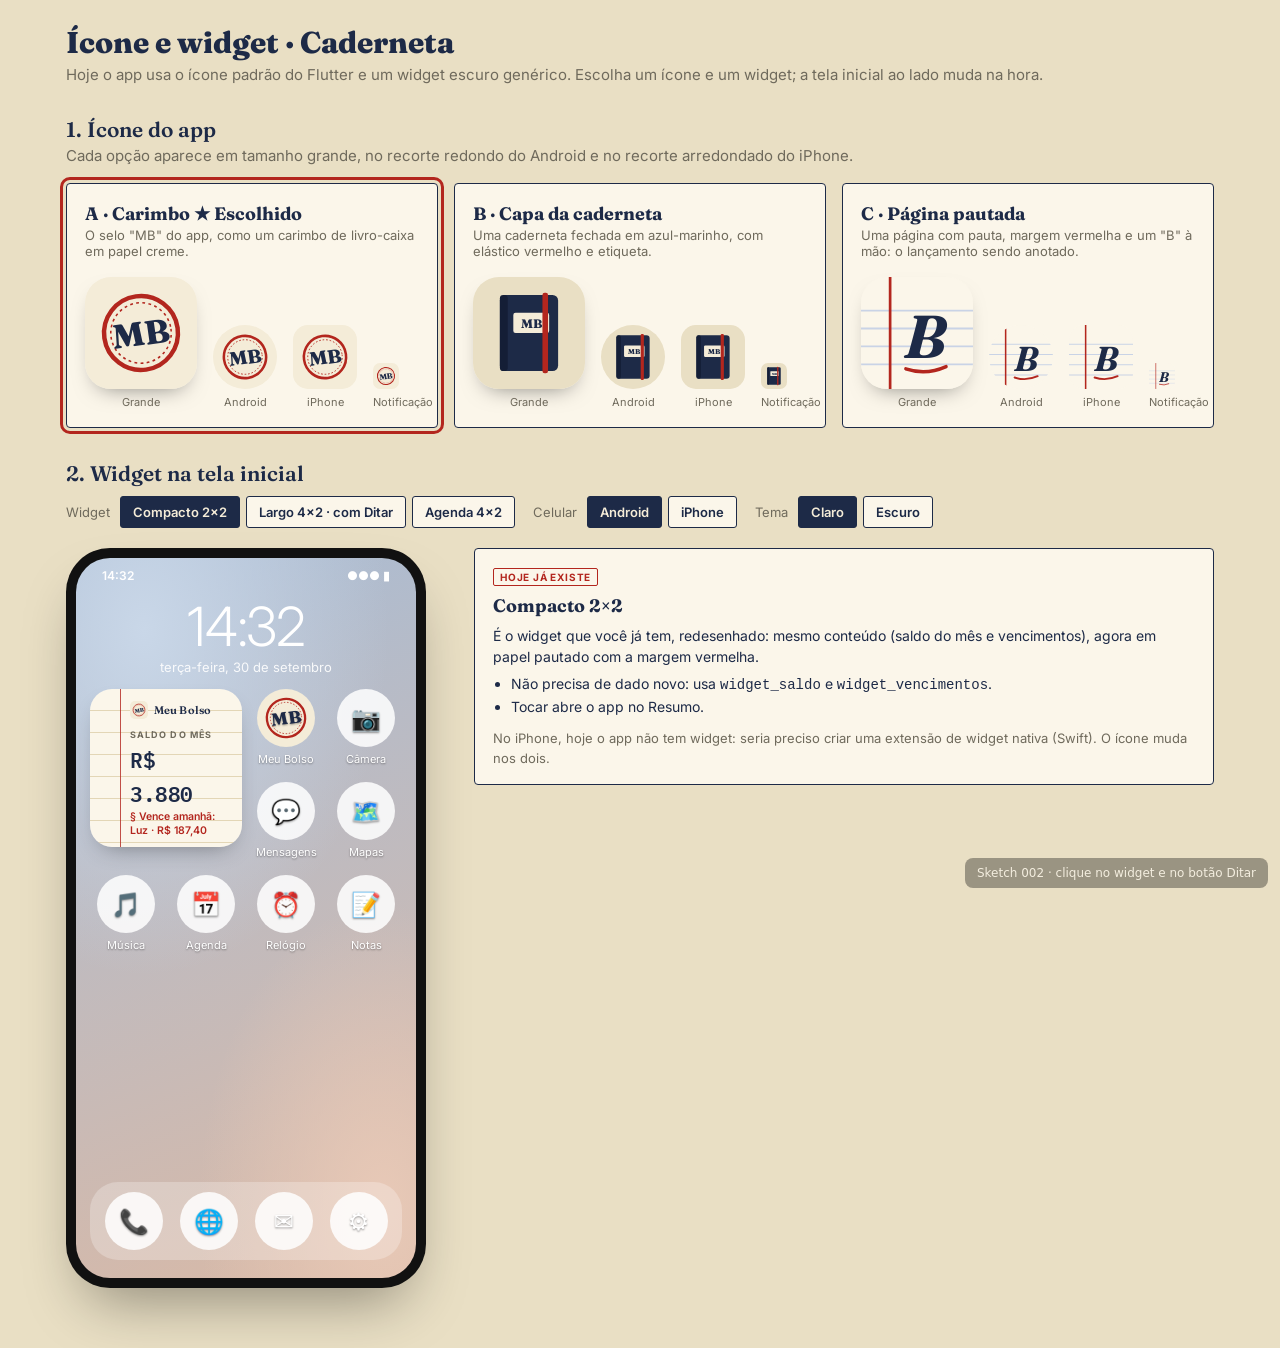
==== .planning/sketches/002-icone-e-widget-caderneta/index.html @ 450c4daf "docs(sketch-002): ícone Carimbo — selo MB vermelho e azul-marinho sobre papel creme" ====
<!doctype html>
<html lang="pt-BR">
<head>
<meta charset="utf-8">
<meta name="viewport" content="width=device-width, initial-scale=1">
<title>Meu Bolso · Ícone e widget</title>
<link rel="stylesheet" href="../themes/default.css">
<link rel="preconnect" href="https://fonts.googleapis.com">
<link rel="preconnect" href="https://fonts.gstatic.com" crossorigin>
<link href="https://fonts.googleapis.com/css2?family=Fraunces:ital,opsz,wght@0,9..144,600;0,9..144,800;1,9..144,700&family=IBM+Plex+Mono:wght@400;600&family=Inter:wght@400;500;600;700&display=swap" rel="stylesheet">
<style>
  * { box-sizing: border-box; }
  :root { --papel: #f4ecd8; --papel2: #fbf6ea; --tinta: #1d2a47; --vermelho: #b3261e; --pauta: #d9ccaa; --muted: #6f6a5c; }
  body { margin: 0; background: #e9dfc4; color: var(--tinta); font-family: Inter, system-ui, sans-serif; }
  .wrap { max-width: 1180px; margin: 0 auto; padding: 24px 16px 60px; }
  h1 { font-family: Fraunces, serif; font-weight: 800; font-size: 30px; margin: 0 0 4px; }
  h2 { font-family: Fraunces, serif; font-weight: 600; font-size: 21px; margin: 32px 0 4px; }
  .lead { color: var(--muted); margin: 0 0 18px; font-size: 15px; }

  /* ---------- vitrine de ícones ---------- */
  .icones { display: grid; grid-template-columns: repeat(3, minmax(0, 1fr)); gap: 16px; }
  @media (max-width: 820px) { .icones { grid-template-columns: 1fr; } }
  .opcao { background: var(--papel2); border: 1.5px solid var(--tinta); border-radius: 4px; padding: 18px; cursor: pointer; transition: all .15s ease; }
  .opcao:hover { transform: translateY(-2px); }
  .opcao.on { outline: 3px solid var(--vermelho); outline-offset: 3px; }
  .opcao h3 { margin: 0 0 2px; font-family: Fraunces, serif; font-size: 18px; }
  .opcao p { margin: 0 0 14px; font-size: 13px; color: var(--muted); min-height: 36px; }
  .formas { display: flex; align-items: flex-end; gap: 16px; }
  .formas figure { margin: 0; text-align: center; font-size: 11px; color: var(--muted); }
  .formas figcaption { margin-top: 6px; }
  .ic { display: block; overflow: hidden; }
  .ic svg { width: 100%; height: 100%; display: block; }
  .ic.grande { width: 112px; height: 112px; border-radius: 26px; box-shadow: 0 10px 22px -12px rgba(0,0,0,.5); }
  .ic.circ { width: 64px; height: 64px; border-radius: 50%; }
  .ic.squi { width: 64px; height: 64px; border-radius: 15px; }
  .ic.mini { width: 26px; height: 26px; border-radius: 7px; }

  /* ---------- controles ---------- */
  .controles { display: flex; flex-wrap: wrap; gap: 18px; margin: 10px 0 20px; align-items: center; }
  .grupo { display: flex; gap: 6px; align-items: center; font-size: 13px; }
  .grupo > span { color: var(--muted); margin-right: 4px; }
  .seg { border: 1.5px solid var(--tinta); background: var(--papel2); color: var(--tinta); border-radius: 3px; padding: 7px 12px; font: 600 13px Inter, sans-serif; cursor: pointer; transition: all .15s ease; }
  .seg:hover { background: #efe5cc; }
  .seg.on { background: var(--tinta); color: var(--papel); }

  /* ---------- tela inicial simulada ---------- */
  .palco { display: grid; grid-template-columns: 380px 1fr; gap: 28px; align-items: start; }
  @media (max-width: 820px) { .palco { grid-template-columns: 1fr; justify-items: center; } }
  .phone { width: 360px; max-width: calc(100vw - 32px); height: 740px; border-radius: 44px; padding: 10px; background: #111; box-shadow: 0 30px 60px -20px rgba(0,0,0,.4); }
  .home { position: relative; height: 100%; border-radius: 34px; overflow: hidden; padding: 0 14px; display: flex; flex-direction: column;
    background: radial-gradient(120% 80% at 20% 10%, #c9d7e8 0, transparent 60%), radial-gradient(90% 70% at 90% 90%, #e8c9b7 0, transparent 60%), linear-gradient(160deg, #a9bcd4, #d9b9a6); }
  .home.escuro { background: radial-gradient(120% 80% at 20% 10%, #2b3a55 0, transparent 60%), radial-gradient(90% 70% at 90% 90%, #4a2f3a 0, transparent 60%), linear-gradient(160deg, #141b2b, #2a1f28); }
  .sb { display: flex; justify-content: space-between; padding: 10px 12px 0; font: 600 12px Inter; color: #fff; height: 30px; }
  .hora { color: #fff; font: 300 54px Inter; text-align: center; margin: 6px 0 0; letter-spacing: -.02em; }
  .data { color: #fff; text-align: center; font-size: 13px; margin-bottom: 14px; opacity: .9; }
  .grade { display: grid; grid-template-columns: repeat(4, 1fr); gap: 16px 8px; align-content: start; }
  .app { display: flex; flex-direction: column; align-items: center; gap: 5px; font-size: 11px; color: #fff; text-shadow: 0 1px 2px rgba(0,0,0,.4); cursor: pointer; }
  .app .ic, .app .fake { width: 58px; height: 58px; }
  .home.android .app .ic, .home.android .app .fake { border-radius: 50%; }
  .home.ios .app .ic, .home.ios .app .fake { border-radius: 14px; }
  .fake { display: grid; place-items: center; font-size: 24px; background: rgba(255,255,255,.85); }
  .dock { margin-top: auto; margin-bottom: 18px; display: grid; grid-template-columns: repeat(4, 1fr); padding: 10px 6px; border-radius: 28px; background: rgba(255,255,255,.25); }
  .widget-slot { grid-column: span 4; display: flex; gap: 8px; }
  .widget-slot.meio { grid-column: span 2; }

  /* ---------- widget Caderneta ---------- */
  .w { position: relative; border-radius: 22px; overflow: hidden; cursor: pointer; transition: transform .15s ease; color: var(--wt);
    --wbg: #fbf6ea; --wt: #1d2a47; --wr: #b3261e; --wp: #e3d6b6; --wm: #6f6a5c;
    background: repeating-linear-gradient(var(--wbg) 0 21px, var(--wp) 21px 22px); box-shadow: 0 10px 24px -12px rgba(0,0,0,.45); }
  .w:hover { transform: scale(1.015); }
  .escuro .w { --wbg: #17213a; --wt: #f1e8d2; --wr: #ef7a70; --wp: #243154; --wm: #a9a18c; }
  .w::before { content: ''; position: absolute; top: 0; bottom: 0; left: 30px; border-left: 1.5px solid var(--wr); opacity: .8; }
  .w .in { position: relative; padding: 12px 14px 12px 40px; height: 100%; display: flex; flex-direction: column; }
  .w .cab { display: flex; align-items: center; gap: 6px; font: 600 11px Fraunces, serif; letter-spacing: .01em; }
  .w .cab .ic { width: 18px; height: 18px; border-radius: 5px; }
  .w .rot { font: 700 9px Inter; letter-spacing: .12em; text-transform: uppercase; color: var(--wm); margin-top: 10px; }
  .w .saldo { font: 600 21px 'IBM Plex Mono', monospace; letter-spacing: -.02em; margin-top: 2px; }
  .w .venc { margin-top: auto; font: 600 10.5px Inter; color: var(--wr); line-height: 1.3; }
  .w .rd { display: flex; gap: 14px; margin-top: 6px; font: 10px Inter; color: var(--wm); }
  .w .rd b { display: block; font: 600 11.5px 'IBM Plex Mono'; color: var(--wt); }
  .w.p { width: 100%; height: 158px; }
  .w.g { width: 100%; height: 158px; }
  .w.g .in { flex-direction: row; gap: 10px; }
  .w.g .esq { flex: 1; display: flex; flex-direction: column; }
  .w.g .dir { display: flex; flex-direction: column; align-items: center; justify-content: center; gap: 6px; }
  .micw { width: 64px; height: 64px; border-radius: 50%; border: 0; background: var(--wt); color: var(--wbg); font-size: 26px; cursor: pointer; box-shadow: 0 0 0 4px var(--wbg), 0 0 0 5.5px var(--wt); transition: transform .15s ease; }
  .micw:hover { transform: scale(1.06); }
  .dir small { font: 700 10px Inter; letter-spacing: .08em; text-transform: uppercase; }
  .linhas { margin-top: 8px; font: 11px Inter; }
  .linhas div { display: flex; justify-content: space-between; gap: 8px; height: 22px; align-items: center; }
  .linhas .dt { font: 600 10.5px 'IBM Plex Mono'; color: var(--wr); width: 38px; flex: none; }
  .linhas .n { flex: 1; white-space: nowrap; overflow: hidden; text-overflow: ellipsis; }
  .linhas .v { font: 600 11px 'IBM Plex Mono'; }

  /* explicação lateral */
  .nota { background: var(--papel2); border: 1.5px solid var(--tinta); border-radius: 4px; padding: 16px 18px; font-size: 14px; line-height: 1.5; }
  .nota h3 { margin: 0 0 6px; font-family: Fraunces, serif; font-size: 18px; }
  .nota ul { margin: 6px 0 0; padding-left: 18px; }
  .nota .tag { display: inline-block; font: 700 10px Inter; letter-spacing: .08em; text-transform: uppercase; color: var(--vermelho); border: 1.5px solid var(--vermelho); padding: 2px 6px; border-radius: 2px; margin-bottom: 6px; }

  .toast { position: absolute; left: 50%; bottom: 110px; transform: translate(-50%, 20px); opacity: 0; background: #1d2a47; color: #f4ecd8; padding: 10px 14px; border-radius: 4px; font: 600 12px Inter; white-space: nowrap; transition: all .25s ease; pointer-events: none; z-index: 5; }
  .toast.show { opacity: 1; transform: translate(-50%, 0); }
</style>
</head>
<body>
<div class="wrap">
  <h1>Ícone e widget · Caderneta</h1>
  <p class="lead">Hoje o app usa o ícone padrão do Flutter e um widget escuro genérico. Escolha um ícone e um widget; a tela inicial ao lado muda na hora.</p>

  <h2>1. Ícone do app</h2>
  <p class="lead">Cada opção aparece em tamanho grande, no recorte redondo do Android e no recorte arredondado do iPhone.</p>
  <div class="icones" id="icones"></div>

  <h2>2. Widget na tela inicial</h2>
  <div class="controles">
    <div class="grupo"><span>Widget</span><button class="seg" data-w="p">Compacto 2×2</button><button class="seg" data-w="g">Largo 4×2 · com Ditar</button><button class="seg" data-w="a">Agenda 4×2</button></div>
    <div class="grupo"><span>Celular</span><button class="seg" data-so="android">Android</button><button class="seg" data-so="ios">iPhone</button></div>
    <div class="grupo"><span>Tema</span><button class="seg" data-t="claro">Claro</button><button class="seg" data-t="escuro">Escuro</button></div>
  </div>

  <div class="palco">
    <div class="phone"><div class="home" id="home"></div></div>
    <div class="nota" id="nota"></div>
  </div>
</div>

<div id="sketch-tools" style="position:fixed;bottom:12px;right:12px;z-index:9999;font:12px system-ui;background:rgba(0,0,0,.75);color:#fff;padding:8px 12px;border-radius:8px;opacity:.45;transition:opacity .2s" onmouseenter="this.style.opacity=1" onmouseleave="this.style.opacity=.45">Sketch 002 · clique no widget e no botão Ditar</div>

<script>
/* Três propostas de ícone na linguagem da Caderneta (papel, tinta azul-marinho, vermelho de margem). */
const ICONES = {
  carimbo: {
    nome: 'A · Carimbo ★ Escolhido', desc: 'O selo "MB" do app, como um carimbo de livro-caixa em papel creme.',
    svg: `<svg viewBox="0 0 100 100"><rect width="100" height="100" fill="#f4ecd8"/><g transform="rotate(-8 50 50)"><circle cx="50" cy="50" r="33" fill="none" stroke="#b3261e" stroke-width="4"/><circle cx="50" cy="50" r="27" fill="none" stroke="#b3261e" stroke-width="1.4" stroke-dasharray="2.5 3"/><text x="50" y="61" text-anchor="middle" font-family="Fraunces" font-weight="800" font-size="30" fill="#1d2a47">MB</text></g></svg>`,
  },
  capa: {
    nome: 'B · Capa da caderneta', desc: 'Uma caderneta fechada em azul-marinho, com elástico vermelho e etiqueta.',
    svg: `<svg viewBox="0 0 100 100"><rect width="100" height="100" fill="#e9dfc4"/><rect x="24" y="16" width="52" height="68" rx="5" fill="#1d2a47"/><rect x="24" y="16" width="7" height="68" rx="3" fill="#141e36"/><rect x="36" y="32" width="32" height="18" rx="2" fill="#f4ecd8"/><text x="52" y="45.5" text-anchor="middle" font-family="Fraunces" font-weight="800" font-size="11" fill="#1d2a47">MB</text><rect x="62" y="14" width="5" height="72" rx="2" fill="#b3261e"/></svg>`,
  },
  pagina: {
    nome: 'C · Página pautada', desc: 'Uma página com pauta, margem vermelha e um "B" à mão: o lançamento sendo anotado.',
    svg: `<svg viewBox="0 0 100 100"><rect width="100" height="100" fill="#fbf6ea"/><g stroke="#c9d3e6" stroke-width="1.6"><line x1="0" y1="30" x2="100" y2="30"/><line x1="0" y1="46" x2="100" y2="46"/><line x1="0" y1="62" x2="100" y2="62"/><line x1="0" y1="78" x2="100" y2="78"/></g><line x1="26" y1="0" x2="26" y2="100" stroke="#b3261e" stroke-width="2.4"/><text x="58" y="72" text-anchor="middle" font-family="Fraunces" font-style="italic" font-weight="700" font-size="54" fill="#1d2a47">B</text><path d="M40 82 q18 6 36 -2" fill="none" stroke="#b3261e" stroke-width="3" stroke-linecap="round"/></svg>`,
  },
};

const WIDGETS = {
  p: { nome: 'Compacto 2×2', nota: `<span class="tag">Hoje já existe</span><h3>Compacto 2×2</h3>É o widget que você já tem, redesenhado: mesmo conteúdo (saldo do mês e vencimentos), agora em papel pautado com a margem vermelha. <ul><li>Não precisa de dado novo: usa <code>widget_saldo</code> e <code>widget_vencimentos</code>.</li><li>Tocar abre o app no Resumo.</li></ul>` },
  g: { nome: 'Largo 4×2', nota: `<span class="tag">Novo recurso</span><h3>Largo 4×2 · com Ditar</h3>Saldo, receitas e despesas, e um botão que <b>abre o app direto no ditado</b>. Da tela inicial ao lançamento em um toque. <ul><li>Precisa de um link direto para a tela de ditado.</li><li>Receitas e despesas viram dados novos no widget.</li></ul>` },
  a: { nome: 'Agenda 4×2', nota: `<span class="tag">Novo recurso</span><h3>Agenda 4×2</h3>Os próximos vencimentos como linhas do livro-caixa, com a data na margem e o saldo no rodapé. Bom para quem vive de boleto e fatura. <ul><li>Precisa enviar a lista dos 3 próximos vencimentos ao widget.</li></ul>` },
};

let icone = 'carimbo', widget = 'p', so = 'android', tema = 'claro';
try { const s = JSON.parse(localStorage.getItem('sketch002') || '{}'); ({ icone = icone, widget = widget, so = so, tema = tema } = s); } catch (_) {}

const ic = (k, cls) => `<span class="ic ${cls}">${ICONES[k].svg}</span>`;

function widgetHtml() {
  const cab = `<div class="cab">${ic(icone, '')}Meu Bolso</div>`;
  if (widget === 'p') return `<div class="widget-slot meio"><div class="w p" data-toast="Abre o Meu Bolso no Resumo"><div class="in">${cab}
    <div class="rot">Saldo do mês</div><div class="saldo">R$ 3.880</div>
    <div class="venc">§ Vence amanhã:<br>Luz · R$ 187,40</div></div></div></div>`;
  if (widget === 'g') return `<div class="widget-slot"><div class="w g" data-toast="Abre o Meu Bolso no Resumo"><div class="in"><div class="esq">${cab}
    <div class="rot">Saldo do mês</div><div class="saldo">R$ 3.880,00</div>
    <div class="rd"><span>Receitas<b>8.000,00</b></span><span>Despesas<b>4.120,00</b></span></div>
    <div class="venc">§ Vence amanhã: Luz · R$ 187,40</div></div>
    <div class="dir"><button class="micw" data-toast="Abre direto em “Ditar lançamento” 🎙">🎙</button><small>Ditar</small></div></div></div></div>`;
  return `<div class="widget-slot"><div class="w g" style="height:158px" data-toast="Abre o Meu Bolso em Vencimentos"><div class="in" style="flex-direction:column">${cab}
    <div class="linhas"><div><span class="dt">01/10</span><span class="n">Conta de luz</span><span class="v">187,40</span></div>
    <div><span class="dt">05/10</span><span class="n">Fatura Nubank</span><span class="v">1.284,90</span></div>
    <div><span class="dt">12/10</span><span class="n">Internet</span><span class="v">99,90</span></div></div>
    <div class="venc" style="color:var(--wm)">Saldo do mês <b style="font:600 11px 'IBM Plex Mono';color:var(--wt)">R$ 3.880,00</b></div></div></div></div>`;
}

function render() {
  document.getElementById('icones').innerHTML = Object.entries(ICONES).map(([k, i]) => `
    <div class="opcao ${k === icone ? 'on' : ''}" data-icone="${k}"><h3>${i.nome}</h3><p>${i.desc}</p>
      <div class="formas"><figure>${ic(k, 'grande')}<figcaption>Grande</figcaption></figure>
      <figure>${ic(k, 'circ')}<figcaption>Android</figcaption></figure>
      <figure>${ic(k, 'squi')}<figcaption>iPhone</figcaption></figure>
      <figure>${ic(k, 'mini')}<figcaption>Notificação</figcaption></figure></div></div>`).join('');

  const outros = [['📷', 'Câmera'], ['💬', 'Mensagens'], ['🗺️', 'Mapas'], ['🎵', 'Música'], ['📅', 'Agenda'], ['⏰', 'Relógio'], ['📝', 'Notas']];
  const meu = `<div class="app" data-toast="Abrindo o Meu Bolso…">${ic(icone, '')}<span>Meu Bolso</span></div>`;
  const apps = outros.slice(0, 3).map(([e, n]) => `<div class="app"><span class="fake">${e}</span><span>${n}</span></div>`);
  const compacto = widget === 'p';
  const home = document.getElementById('home');
  home.className = `home ${so} ${tema}`;
  home.innerHTML = `<div class="sb"><span>14:32</span><span>●●● ▮</span></div>
    <div class="hora">14:32</div><div class="data">terça-feira, 30 de setembro</div>
    <div class="grade">${widgetHtml()}${compacto ? `<div class="widget-slot meio" style="display:grid;grid-template-columns:1fr 1fr;gap:16px 8px">${meu}${apps[0]}${apps[1]}${apps[2]}</div>` : meu + apps.join('')}
      ${outros.slice(3).map(([e, n]) => `<div class="app"><span class="fake">${e}</span><span>${n}</span></div>`).join('')}</div>
    <div class="dock">${['📞', '🌐', '✉️', '⚙️'].map(e => `<div class="app"><span class="fake">${e}</span></div>`).join('')}</div>
    <div class="toast"></div>`;

  document.getElementById('nota').innerHTML = WIDGETS[widget].nota + `<p style="margin:12px 0 0;color:var(--muted);font-size:13px">No iPhone, hoje o app não tem widget: seria preciso criar uma extensão de widget nativa (Swift). O ícone muda nos dois.</p>`;
  document.querySelectorAll('[data-w]').forEach(b => b.classList.toggle('on', b.dataset.w === widget));
  document.querySelectorAll('[data-so]').forEach(b => b.classList.toggle('on', b.dataset.so === so));
  document.querySelectorAll('[data-t]').forEach(b => b.classList.toggle('on', b.dataset.t === tema));
  try { localStorage.setItem('sketch002', JSON.stringify({ icone, widget, so, tema })); } catch (_) {}
}

document.addEventListener('click', e => {
  const o = e.target.closest('[data-icone]'); if (o) { icone = o.dataset.icone; return render(); }
  const b = e.target.closest('[data-w],[data-so],[data-t]');
  if (b) { if (b.dataset.w) widget = b.dataset.w; if (b.dataset.so) so = b.dataset.so; if (b.dataset.t) tema = b.dataset.t; return render(); }
  const t = e.target.closest('[data-toast]');
  if (t) { const el = document.querySelector('.toast'); el.textContent = t.dataset.toast; el.classList.add('show'); clearTimeout(el._t); el._t = setTimeout(() => el.classList.remove('show'), 1600); e.stopPropagation(); }
});
render();
</script>
</body>
</html>
---- .planning/sketches/themes/default.css ----
/* Vocabulário base dos sketches do Meu Bolso. Cada modelo de identidade
   sobrescreve estas variáveis no próprio container (.v-<nome>). */
:root {
  --color-bg: #f4f2ee;
  --color-surface: #ffffff;
  --color-border: #e2ded6;
  --color-text: #1c1b19;
  --color-text-muted: #6d6a63;
  --color-primary: #0b7a4b;
  --font-sans: 'Inter', system-ui, sans-serif;
  --radius-md: 12px;
  --radius-full: 9999px;
}
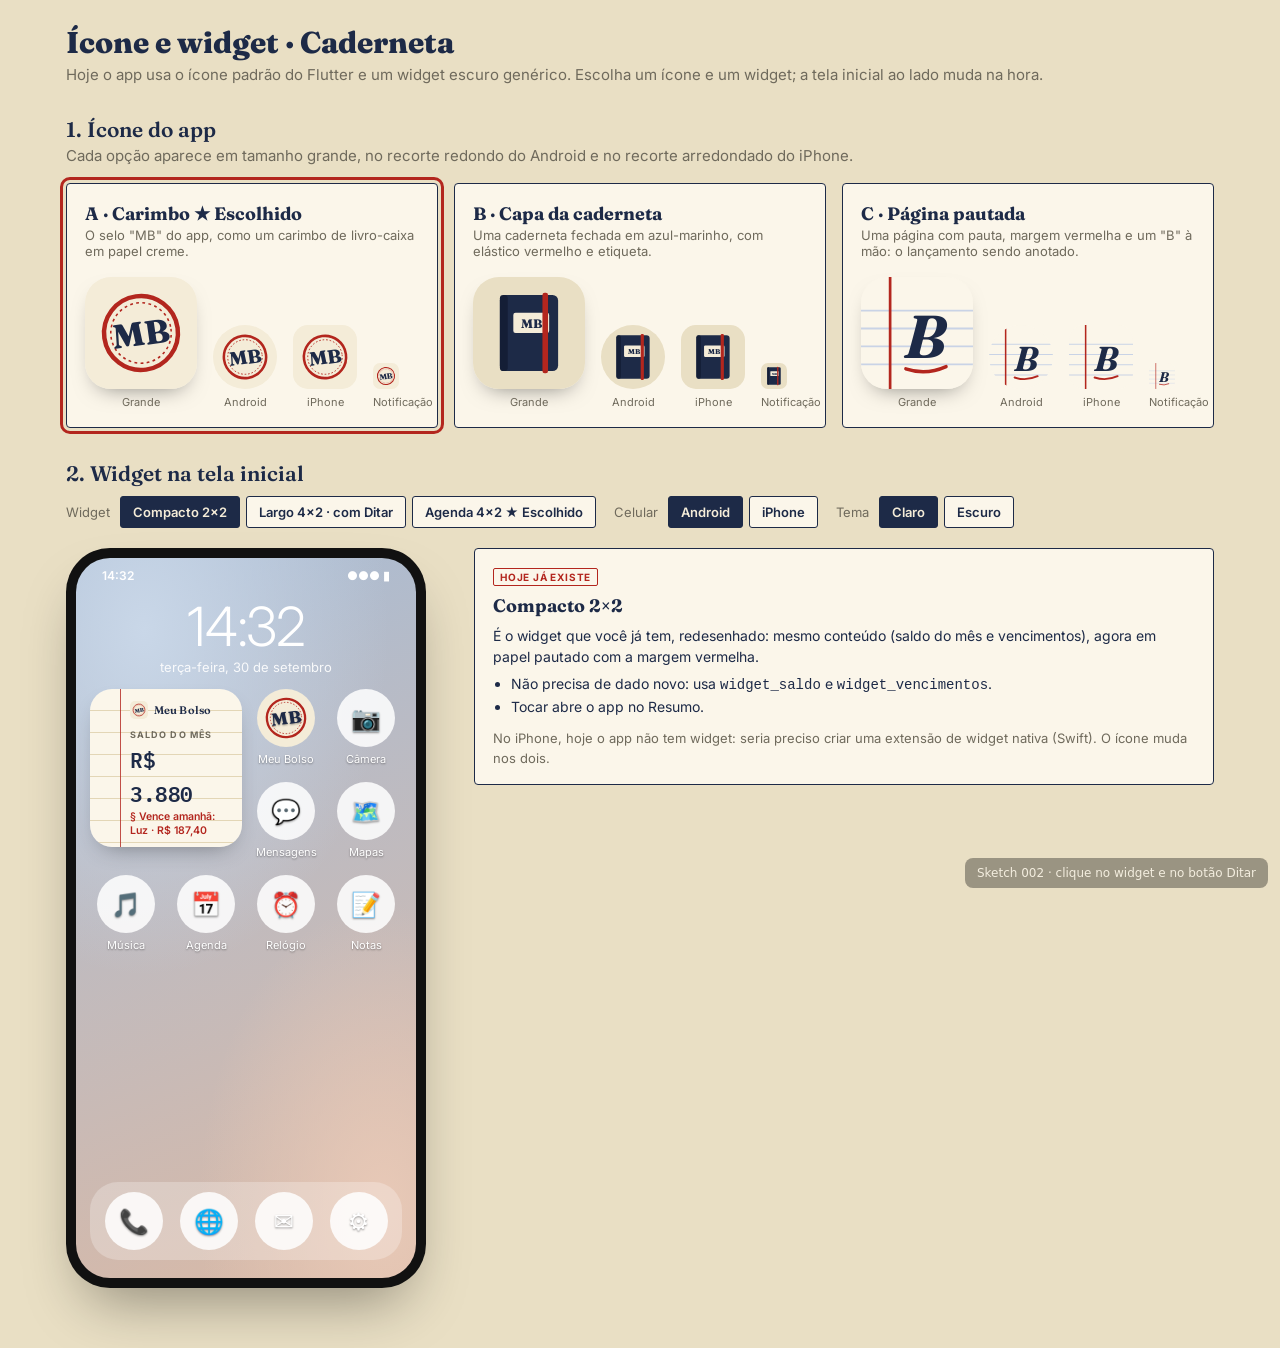
==== commit a6620686: "docs(sketch-002): widget Agenda 4×2 — vencimentos como linhas do livro-caixa (só Android)" ====
--- a/.planning/sketches/002-icone-e-widget-caderneta/index.html
+++ b/.planning/sketches/002-icone-e-widget-caderneta/index.html
@@ -113,7 +113,7 @@
 
   <h2>2. Widget na tela inicial</h2>
   <div class="controles">
-    <div class="grupo"><span>Widget</span><button class="seg" data-w="p">Compacto 2×2</button><button class="seg" data-w="g">Largo 4×2 · com Ditar</button><button class="seg" data-w="a">Agenda 4×2</button></div>
+    <div class="grupo"><span>Widget</span><button class="seg" data-w="p">Compacto 2×2</button><button class="seg" data-w="g">Largo 4×2 · com Ditar</button><button class="seg" data-w="a">Agenda 4×2 ★ Escolhido</button></div>
     <div class="grupo"><span>Celular</span><button class="seg" data-so="android">Android</button><button class="seg" data-so="ios">iPhone</button></div>
     <div class="grupo"><span>Tema</span><button class="seg" data-t="claro">Claro</button><button class="seg" data-t="escuro">Escuro</button></div>
   </div>
